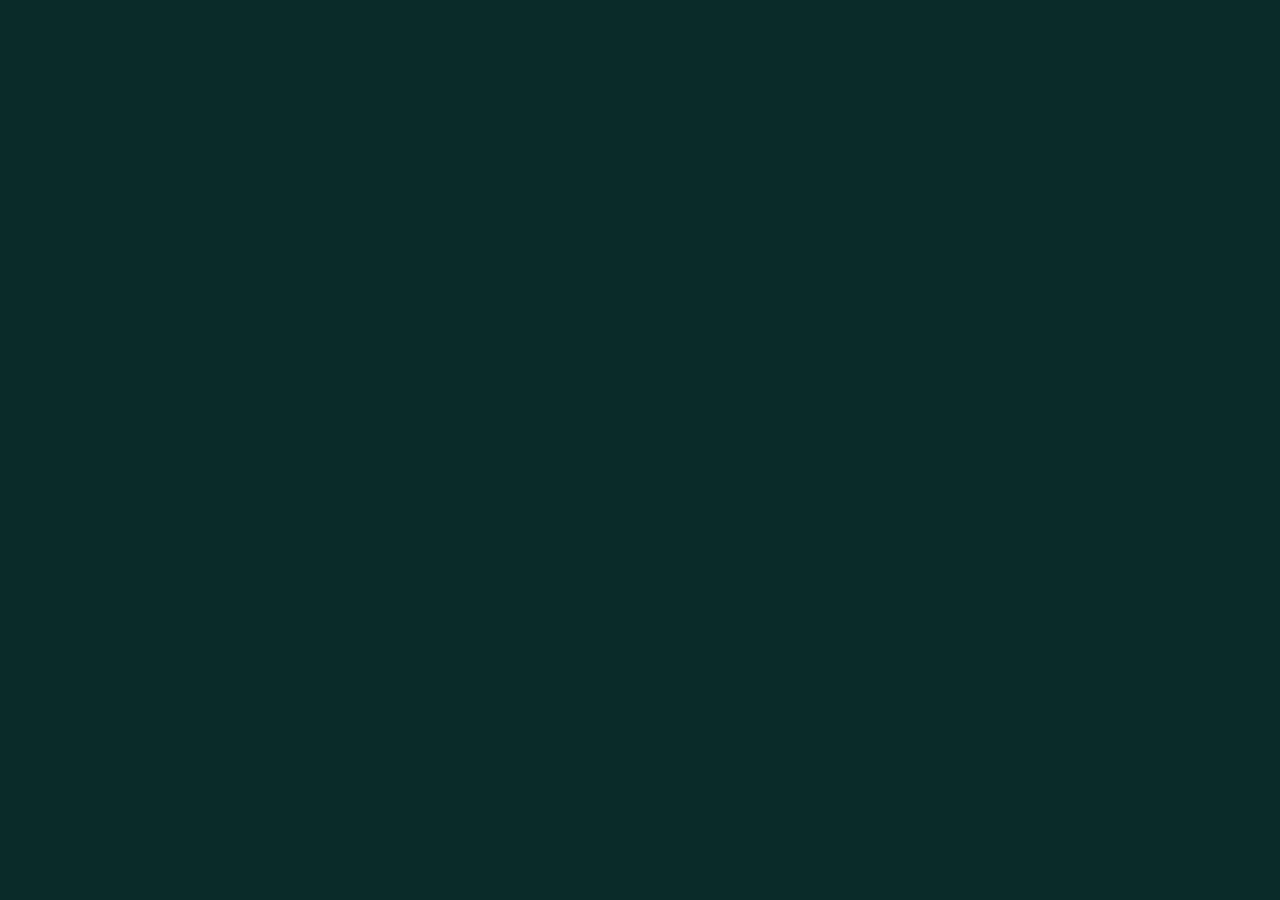
==== frontend/index.html @ 186e60cc "fix: corrigir import map do Three.js (subpath three/ para o GLTFLoader) O renderer.js importa GLTFLo" ====
<!DOCTYPE html>
<html lang="pt-BR">
<head>
  <meta charset="UTF-8" />
  <meta name="viewport" content="width=device-width, initial-scale=1.0" />
  <title>Pacus</title>

  <!-- PACUS 3D usa Three.js 0.185.1 via ESM CDN; sem build step obrigatorio. -->
  <script type="importmap">
    {
      "imports": {
        "three": "https://cdn.jsdelivr.net/npm/three@0.185.1/build/three.module.js",
        "three/": "https://cdn.jsdelivr.net/npm/three@0.185.1/"
      }
    }
  </script>

  <!-- Detecta automaticamente onde a API esta rodando: localhost em dev, Render em producao. -->
  <script>
    window.PACUS_API_BASE_URL =
      (location.hostname === "localhost" || location.hostname === "127.0.0.1")
        ? "http://localhost:5000/api/v1"
        : "https://pacus.onrender.com/api/v1";
  </script>

  <link rel="stylesheet" href="css/reset.css" />
  <link rel="stylesheet" href="css/variables.css" />
  <link rel="stylesheet" href="css/global.css" />
  <link rel="stylesheet" href="css/layout.css" />
  <link rel="stylesheet" href="css/components/cards.css" />
  <link rel="stylesheet" href="css/components/tasks.css" />
  <link rel="stylesheet" href="css/components/footer.css" />
  <link rel="stylesheet" href="css/pacus/habitat.css" />
  <link rel="stylesheet" href="css/screens/login.css" />
</head>
<body>
  <div id="app"></div>
  <script type="module" src="js/app.js"></script>
</body>
</html>
---- frontend/css/variables.css ----
:root {
  /* ===== Paleta — "Tide" (tema aquario/habitat do Pacus) ===== */
  --color-tide: #0F3D3A;
  --color-tide-deep: #0A2B29;
  --color-lagoon: #1B6E6A;
  --color-lagoon-light: #2E8C86;
  --color-foam: #EAF6F3;
  --color-foam-dim: #C7DEDA;
  --color-coral: #F4A6B7;
  --color-coral-dark: #D9788C;
  --color-sand: #E8D9B5;
  --color-sun: #FFC857;
  --color-danger: #E0665A;
  --color-sky: #5FB4E8;
  --color-sky-dark: #3A8FC4;

  /* Superficies */
  --surface-0: var(--color-tide-deep);
  --surface-1: var(--color-tide);
  --surface-2: #124844;
  --surface-card: #ffffff;
  --surface-card-dim: #F6F3EA;

  /* Texto */
  --text-on-dark: var(--color-foam);
  --text-on-dark-dim: var(--color-foam-dim);
  --text-on-light: #12302D;
  --text-on-light-dim: #5B7671;

  /* Tipografia */
  --font-display: "Fredoka", "Baloo 2", system-ui, sans-serif;
  --font-body: "Inter", system-ui, -apple-system, sans-serif;
  --font-data: "Inter", system-ui, sans-serif;

  /* Escala */
  --step-xs: 0.75rem;
  --step-sm: 0.9rem;
  --step-md: 1.05rem;
  --step-lg: 1.3rem;
  --step-xl: 1.85rem;
  --step-2xl: 2.5rem;

  /* Espacamento */
  --space-1: 4px;
  --space-2: 8px;
  --space-3: 12px;
  --space-4: 16px;
  --space-5: 24px;
  --space-6: 32px;
  --space-7: 48px;

  /* Forma */
  --radius-sm: 10px;
  --radius-md: 16px;
  --radius-lg: 24px;
  --radius-pill: 999px;

  /* Sombra */
  --shadow-card: 0 8px 24px -8px rgba(15, 61, 58, 0.35);
  --shadow-float: 0 4px 14px -4px rgba(15, 61, 58, 0.45);

  /* Movimento */
  --ease-water: cubic-bezier(0.45, 0.05, 0.35, 1);
  --duration-fast: 160ms;
  --duration-med: 420ms;
}

@media (prefers-reduced-motion: reduce) {
  :root {
    --duration-fast: 0ms;
    --duration-med: 0ms;
  }
}
---- frontend/css/global.css ----
@import url("https://fonts.googleapis.com/css2?family=Fredoka:wght@500;600;700&family=Inter:wght@400;500;600;700&display=swap");

body {
  font-family: var(--font-body);
  font-size: var(--step-md);
  line-height: 1.5;
  background: var(--surface-0);
  color: var(--text-on-dark);
}

/* Titulos em Fredoka (fonte redonda e brincalhona, combinando com o tema do
   aquario) — mais peso e espacamento positivo em vez de apertado, pra ficar
   bem legivel e com presenca mesmo em telas pequenas. */
h1, h2, h3 {
  font-family: var(--font-display);
  font-weight: 700;
  letter-spacing: 0.01em;
  line-height: 1.15;
}
h1 { font-size: var(--step-2xl); }
h2 { font-size: var(--step-xl); }
h3 { font-size: var(--step-lg); }

.hidden { display: none !important; }

.btn {
  display: inline-flex;
  align-items: center;
  justify-content: center;
  gap: var(--space-2);
  padding: var(--space-3) var(--space-5);
  border-radius: var(--radius-pill);
  font-family: var(--font-display);
  font-weight: 600;
  font-size: var(--step-md);
  transition: transform var(--duration-fast) var(--ease-water), box-shadow var(--duration-fast) var(--ease-water);
}
.btn:active { transform: scale(0.97); }

.btn-primary {
  background: var(--color-coral);
  color: var(--color-tide-deep);
  box-shadow: var(--shadow-float);
}
.btn-primary:hover { background: var(--color-coral-dark); }

.btn-ghost {
  background: transparent;
  color: var(--text-on-dark);
  border: 1.5px solid rgba(234, 246, 243, 0.28);
}
.btn-ghost:hover { border-color: rgba(234, 246, 243, 0.55); }

.btn-block { width: 100%; }

.field {
  display: flex;
  flex-direction: column;
  gap: var(--space-2);
  text-align: left;
}
.field label {
  font-size: var(--step-sm);
  color: var(--text-on-dark-dim);
}
.field input {
  background: rgba(234, 246, 243, 0.08);
  border: 1.5px solid rgba(234, 246, 243, 0.2);
  border-radius: var(--radius-sm);
  padding: var(--space-3) var(--space-4);
  color: var(--text-on-dark);
  font-size: var(--step-md);
}
.field input:focus { border-color: var(--color-coral); }
.field input::placeholder { color: var(--text-on-dark-dim); }

.error-text {
  color: var(--color-danger);
  font-size: var(--step-sm);
}
---- frontend/css/layout.css ----
#app {
  min-height: 100dvh;
  display: flex;
  flex-direction: column;
}

.screen {
  min-height: 100dvh;
  width: 100%;
}

.container {
  max-width: 480px;
  margin: 0 auto;
  padding: var(--space-5) var(--space-4) var(--space-7);
}

.screen-header { display:flex; align-items:center; justify-content:space-between; gap:var(--space-4); margin-bottom:var(--space-5); }
.eyebrow { font-family: var(--font-display); font-weight: 600; font-size:var(--step-xs); letter-spacing:.09em; color:var(--color-sun); text-transform:uppercase; }
.bottom-nav { position:sticky; bottom:12px; z-index:10; display:grid; grid-template-columns:repeat(4,1fr); gap:6px; margin-top:var(--space-6); padding:8px; background:rgba(10,43,41,.92); backdrop-filter:blur(12px); border:1px solid rgba(234,246,243,.12); border-radius:var(--radius-lg); }
.bottom-nav button { min-width:0; padding:10px 4px; border-radius:12px; color:var(--text-on-dark-dim); background:transparent; font-size:.75rem; }
.bottom-nav button.is-active { color:var(--text-on-dark); background:rgba(234,246,243,.1); }
.history-list { display:flex; flex-direction:column; gap:8px; margin-bottom:var(--space-6); }
.history-day { width:100%; display:flex; justify-content:space-between; align-items:center; gap:12px; padding:16px; border-radius:var(--radius-md); background:rgba(234,246,243,.07); color:var(--text-on-dark); text-align:left; }
.history-day span { display:flex; flex-direction:column; gap:4px; }
.history-day small { color:var(--text-on-dark-dim); }
.history-summary, .pacus-stats { display:grid; grid-template-columns:repeat(3,1fr); gap:8px; margin:var(--space-5) 0; }
.history-summary > div, .pacus-stats > div { display:flex; flex-direction:column; gap:4px; padding:14px; border-radius:var(--radius-md); background:rgba(234,246,243,.07); }
.history-summary span, .pacus-stats span { font-size:.75rem; color:var(--text-on-dark-dim); }
.task-history { display:flex; flex-direction:column; gap:6px; }
.history-task { display:grid; grid-template-columns:28px 1fr auto; gap:8px; align-items:center; padding:12px; border-radius:12px; background:rgba(234,246,243,.06); }
.history-task.pending { opacity:.7; }
.points-hero { display:flex; flex-direction:column; align-items:center; padding:28px; margin-bottom:var(--space-6); border-radius:var(--radius-lg); background:rgba(255,200,87,.1); }
.points-hero strong { font:600 3rem var(--font-display); color:var(--color-sun); }
.points-hero span { color:var(--text-on-dark-dim); }
.points-hero small { margin-top:8px; }
@media (max-width:360px) { .bottom-nav button { font-size:.68rem; } .history-summary, .pacus-stats { grid-template-columns:1fr; } }
---- frontend/css/components/cards.css ----
.card {
  background: var(--surface-card);
  color: var(--text-on-light);
  border-radius: var(--radius-lg);
  padding: var(--space-5);
  box-shadow: var(--shadow-card);
}

.card-dim { background: var(--surface-card-dim); }

.progress-header {
  display: flex;
  align-items: center;
  justify-content: space-between;
  margin-bottom: var(--space-4);
}
.progress-header__date {
  font-size: var(--step-sm);
  color: var(--text-on-dark-dim);
  text-transform: capitalize;
}
.progress-header__title {
  font-size: var(--step-2xl);
  color: var(--text-on-dark);
}

.progress-ring {
  position: relative;
  width: 56px;
  height: 56px;
  flex-shrink: 0;
}
.progress-ring svg { transform: rotate(-90deg); }
.progress-ring circle {
  fill: none;
  stroke-width: 6;
}
.progress-ring__track { stroke: rgba(234, 246, 243, 0.15); }
.progress-ring__value {
  stroke: var(--color-sun);
  stroke-linecap: round;
  transition: stroke-dashoffset var(--duration-med) var(--ease-water);
}
.progress-ring__label {
  position: absolute;
  inset: 0;
  display: flex;
  align-items: center;
  justify-content: center;
  font-family: var(--font-display);
  font-size: var(--step-sm);
  color: var(--text-on-dark);
}
---- frontend/css/components/tasks.css ----
.period-tabs {
  display: flex;
  gap: var(--space-2);
  margin: var(--space-5) 0 var(--space-4);
}
.period-tab {
  flex: 1;
  padding: var(--space-2) var(--space-3);
  border-radius: var(--radius-pill);
  font-family: var(--font-display);
  font-size: var(--step-sm);
  color: var(--text-on-dark-dim);
  background: rgba(234, 246, 243, 0.06);
  transition: background var(--duration-fast) var(--ease-water), color var(--duration-fast) var(--ease-water);
}
.period-tab.is-active {
  background: var(--color-lagoon-light);
  color: var(--text-on-dark);
}

.task-section { margin-bottom: var(--space-5); }
.task-section__title {
  font-size: var(--step-sm);
  font-weight: 600;
  color: var(--text-on-dark-dim);
  text-transform: uppercase;
  letter-spacing: 0.06em;
  margin-bottom: var(--space-2);
  display: flex;
  align-items: center;
  gap: var(--space-2);
}
.task-section__count {
  font-family: var(--font-data);
  font-weight: 400;
  color: var(--text-on-dark-dim);
}
.task-section__dot {
  width: 9px; height: 9px;
  border-radius: 50%;
  background: var(--text-on-dark-dim);
  flex-shrink: 0;
}
.task-section--mandatory .task-section__dot { background: var(--color-sky); }
.task-section--expected .task-section__dot { background: var(--color-lagoon-light); }
.task-section--challenge .task-section__dot { background: var(--color-coral); }

.task-list { display: flex; flex-direction: column; gap: var(--space-2); }

.task-card {
  display: flex;
  align-items: center;
  gap: var(--space-3);
  background: rgba(234, 246, 243, 0.07);
  border: 1.5px solid rgba(234, 246, 243, 0.1);
  border-left: 4px solid rgba(234, 246, 243, 0.25);
  border-radius: var(--radius-md);
  padding: var(--space-3) var(--space-4);
  transition: background var(--duration-fast) var(--ease-water), opacity var(--duration-fast) var(--ease-water);
}
.task-card--mandatory { border-left-color: var(--color-sky); }
.task-card--expected { border-left-color: var(--color-lagoon-light); }
.task-card--challenge { border-left-color: var(--color-coral); }
.task-card.is-done {
  background: rgba(255, 200, 87, 0.1);
  border-color: rgba(255, 200, 87, 0.25);
}

.task-check {
  flex-shrink: 0;
  width: 28px; height: 28px;
  border-radius: 50%;
  border: 2px solid rgba(234, 246, 243, 0.35);
  display: flex; align-items: center; justify-content: center;
  transition: background var(--duration-fast) var(--ease-water), border-color var(--duration-fast) var(--ease-water), transform var(--duration-fast) var(--ease-water);
}
.task-check:active { transform: scale(0.9); }
.task-card.is-done .task-check {
  background: var(--color-sun);
  border-color: var(--color-sun);
}
.task-check svg {
  width: 14px; height: 14px;
  opacity: 0;
  transition: opacity var(--duration-fast);
}
.task-card.is-done .task-check svg { opacity: 1; }

.task-info { flex: 1; min-width: 0; }
.task-title {
  font-size: var(--step-md);
  color: var(--text-on-dark);
}
.task-card.is-done .task-title {
  color: var(--text-on-dark-dim);
  text-decoration: line-through;
  text-decoration-color: rgba(234, 246, 243, 0.4);
}

.task-points {
  flex-shrink: 0;
  font-family: var(--font-data);
  font-weight: 600;
  font-size: var(--step-sm);
  padding: var(--space-1) var(--space-3);
  border-radius: var(--radius-pill);
}
.task-points--reward {
  color: var(--color-sun);
  background: rgba(255, 200, 87, 0.12);
}
.task-points--penalty {
  color: var(--color-danger);
  background: rgba(224, 102, 90, 0.15);
}

.task-empty {
  color: var(--text-on-dark-dim);
  font-size: var(--step-sm);
  padding: var(--space-3) 0;
  text-align: center;
}

.task-more { flex: 0 0 auto; color: var(--text-on-dark-dim); background: transparent; font-size: 1.1rem; padding: 4px 6px; border-radius: 8px; }
.task-more:hover { background: rgba(234,246,243,.1); color: var(--text-on-dark); }
.task-actions-bar { display:flex; gap: var(--space-2); margin: var(--space-5) 0; }
.task-actions-bar .btn { flex:1; }

.game-timer {
  display: flex;
  align-items: center;
  gap: var(--space-2);
  margin: var(--space-4) 0;
  padding: var(--space-3) var(--space-4);
  border-radius: var(--radius-md);
  font-family: var(--font-display);
  font-size: var(--step-sm);
}
.game-timer--locked {
  color: var(--text-on-dark-dim);
  background: rgba(234, 246, 243, 0.06);
  border: 1.5px dashed rgba(234, 246, 243, 0.2);
}
.game-timer--unlocked {
  color: var(--color-tide-deep);
  background: linear-gradient(90deg, var(--color-sun), #ffe0a3);
  box-shadow: var(--shadow-float);
  font-weight: 600;
}
.game-timer__icon { font-size: var(--step-lg); }
---- frontend/css/components/footer.css ----
.points-footer {
  position: sticky;
  bottom: 0;
  margin-top: var(--space-6);
  display: flex;
  align-items: center;
  justify-content: space-between;
  background: rgba(10, 43, 41, 0.9);
  backdrop-filter: blur(8px);
  border-radius: var(--radius-lg);
  padding: var(--space-4) var(--space-5);
  border: 1px solid rgba(234, 246, 243, 0.12);
}
.points-footer__balance {
  font-family: var(--font-display);
  font-size: var(--step-lg);
  color: var(--color-sun);
}
.points-footer__brl {
  font-size: var(--step-xs);
  color: var(--text-on-dark-dim);
}

.toast {
  position: fixed;
  left: 50%;
  bottom: var(--space-6);
  transform: translateX(-50%) translateY(8px);
  background: var(--color-tide-deep);
  color: var(--text-on-dark);
  padding: var(--space-3) var(--space-5);
  border-radius: var(--radius-pill);
  font-size: var(--step-sm);
  box-shadow: var(--shadow-float);
  opacity: 0;
  pointer-events: none;
  transition: opacity var(--duration-fast) var(--ease-water), transform var(--duration-fast) var(--ease-water);
  z-index: 50;
}
.toast.is-visible {
  opacity: 1;
  transform: translateX(-50%) translateY(0);
}
.toast.is-error { background: var(--color-danger); }
---- frontend/css/pacus/habitat.css ----
/* ===== Habitat do PACUS: cena 3D e estados visuais ===== */

.pacus-tank {
  position: relative;
  width: 100%;
  height: 270px;
  border-radius: var(--radius-lg);
  overflow: hidden;
  background:
    radial-gradient(circle at 50% 30%, rgba(224, 255, 251, 0.20), transparent 34%),
    linear-gradient(180deg, #236f6e 0%, var(--color-lagoon) 46%, var(--color-tide) 100%);
  box-shadow: var(--shadow-card), inset 0 0 0 1px rgba(234, 246, 243, 0.16);
}

.pacus-tank--3d {
  isolation: isolate;
}

.pacus-3d-canvas {
  position: absolute;
  inset: 0;
  z-index: 1;
}

.pacus-3d-canvas canvas {
  width: 100%;
  height: 100%;
  display: block;
  touch-action: manipulation;
}

.pacus-waterline {
  position: absolute;
  inset: 0 0 auto;
  z-index: 2;
  height: 16px;
  pointer-events: none;
  background: repeating-linear-gradient(
    100deg,
    rgba(234, 246, 243, 0.30) 0 2px,
    transparent 2px 26px
  );
  animation: pacus-water-drift 7s linear infinite;
  opacity: 0.58;
}

@keyframes pacus-water-drift {
  from { transform: translateX(0); }
  to { transform: translateX(26px); }
}

.pacus-bubbles {
  position: absolute;
  inset: 0;
  z-index: 2;
  pointer-events: none;
  overflow: hidden;
}

.pacus-bubbles span {
  position: absolute;
  bottom: -12px;
  width: 7px;
  height: 7px;
  border: 1px solid rgba(234, 246, 243, 0.38);
  border-radius: 50%;
  background: rgba(234, 246, 243, 0.10);
  animation: pacus-bubble-rise 5s ease-in infinite;
}

.pacus-bubbles span:nth-child(1) { left: 17%; animation-delay: 0s; animation-duration: 5.4s; }
.pacus-bubbles span:nth-child(2) { left: 42%; width: 9px; height: 9px; animation-delay: 1.2s; animation-duration: 4.4s; }
.pacus-bubbles span:nth-child(3) { left: 69%; width: 5px; height: 5px; animation-delay: 2.4s; animation-duration: 6.2s; }
.pacus-bubbles span:nth-child(4) { left: 83%; animation-delay: 0.8s; animation-duration: 4.8s; }

@keyframes pacus-bubble-rise {
  0% { transform: translateY(0) translateX(0); opacity: 0; }
  10% { opacity: 0.65; }
  90% { opacity: 0.35; }
  100% { transform: translateY(-290px) translateX(8px); opacity: 0; }
}

.pacus-overlay {
  position: absolute;
  z-index: 3;
  left: var(--space-4);
  right: var(--space-4);
  bottom: var(--space-3);
  display: flex;
  align-items: center;
  justify-content: space-between;
  gap: var(--space-2);
  pointer-events: none;
}

.pacus-stage-pill,
.pacus-interaction-hint {
  color: var(--text-on-dark);
  font-family: var(--font-display);
  font-size: var(--step-sm);
  background: rgba(10, 43, 41, 0.46);
  padding: var(--space-1) var(--space-3);
  border-radius: var(--radius-pill);
  backdrop-filter: blur(3px);
  box-shadow: 0 4px 14px rgba(10, 43, 41, 0.12);
}

.pacus-interaction-hint {
  opacity: 0.72;
}

@media (prefers-reduced-motion: reduce) {
  .pacus-waterline,
  .pacus-bubbles span {
    animation: none;
  }
}
---- frontend/css/screens/login.css ----
.login-screen {
  min-height: 100dvh;
  display: flex;
  flex-direction: column;
  align-items: center;
  justify-content: center;
  padding: var(--space-5);
  background:
    radial-gradient(ellipse at 30% 0%, rgba(46, 140, 134, 0.35), transparent 60%),
    var(--surface-0);
}

.login-card {
  width: 100%;
  max-width: 360px;
  text-align: center;
}

.login-brand {
  font-family: var(--font-display);
  font-size: var(--step-2xl);
  color: var(--text-on-dark);
  margin-bottom: var(--space-2);
}
.login-tagline {
  color: var(--text-on-dark-dim);
  font-size: var(--step-sm);
  margin-bottom: var(--space-6);
}

.role-switch {
  display: flex;
  background: rgba(234, 246, 243, 0.08);
  border-radius: var(--radius-pill);
  padding: 4px;
  margin-bottom: var(--space-5);
}
.role-switch button {
  flex: 1;
  padding: var(--space-2) var(--space-3);
  border-radius: var(--radius-pill);
  font-family: var(--font-display);
  font-size: var(--step-sm);
  color: var(--text-on-dark-dim);
  transition: background var(--duration-fast) var(--ease-water), color var(--duration-fast) var(--ease-water);
}
.role-switch button.is-active {
  background: var(--color-coral);
  color: var(--color-tide-deep);
}

.login-form {
  display: flex;
  flex-direction: column;
  gap: var(--space-4);
  text-align: left;
}

.pin-dots {
  display: flex;
  justify-content: center;
  gap: var(--space-3);
  margin: var(--space-3) 0;
}
.pin-dot {
  width: 14px; height: 14px;
  border-radius: 50%;
  border: 2px solid rgba(234, 246, 243, 0.35);
  transition: background var(--duration-fast), border-color var(--duration-fast);
}
.pin-dot.is-filled {
  background: var(--color-coral);
  border-color: var(--color-coral);
}

.pin-keypad {
  display: grid;
  grid-template-columns: repeat(3, 1fr);
  gap: var(--space-3);
  margin-top: var(--space-2);
}
.pin-key {
  aspect-ratio: 1;
  border-radius: var(--radius-md);
  background: rgba(234, 246, 243, 0.08);
  font-family: var(--font-display);
  font-size: var(--step-lg);
  color: var(--text-on-dark);
  transition: background var(--duration-fast) var(--ease-water), transform var(--duration-fast) var(--ease-water);
}
.pin-key:active { transform: scale(0.94); background: rgba(234, 246, 243, 0.16); }
.pin-key--action { font-size: var(--step-md); color: var(--text-on-dark-dim); }

.profile-picker-hint {
  text-align: center;
  color: var(--text-on-dark-dim);
  font-size: var(--step-sm);
}

.profile-picker {
  display: flex;
  flex-direction: column;
  gap: var(--space-3);
}
.profile-picker__item {
  padding: var(--space-4);
  border-radius: var(--radius-md);
  background: rgba(234, 246, 243, 0.08);
  font-family: var(--font-display);
  font-size: var(--step-lg);
  color: var(--text-on-dark);
  text-align: center;
  transition: background var(--duration-fast) var(--ease-water), transform var(--duration-fast) var(--ease-water);
}
.profile-picker__item:active { transform: scale(0.97); background: rgba(234, 246, 243, 0.16); }
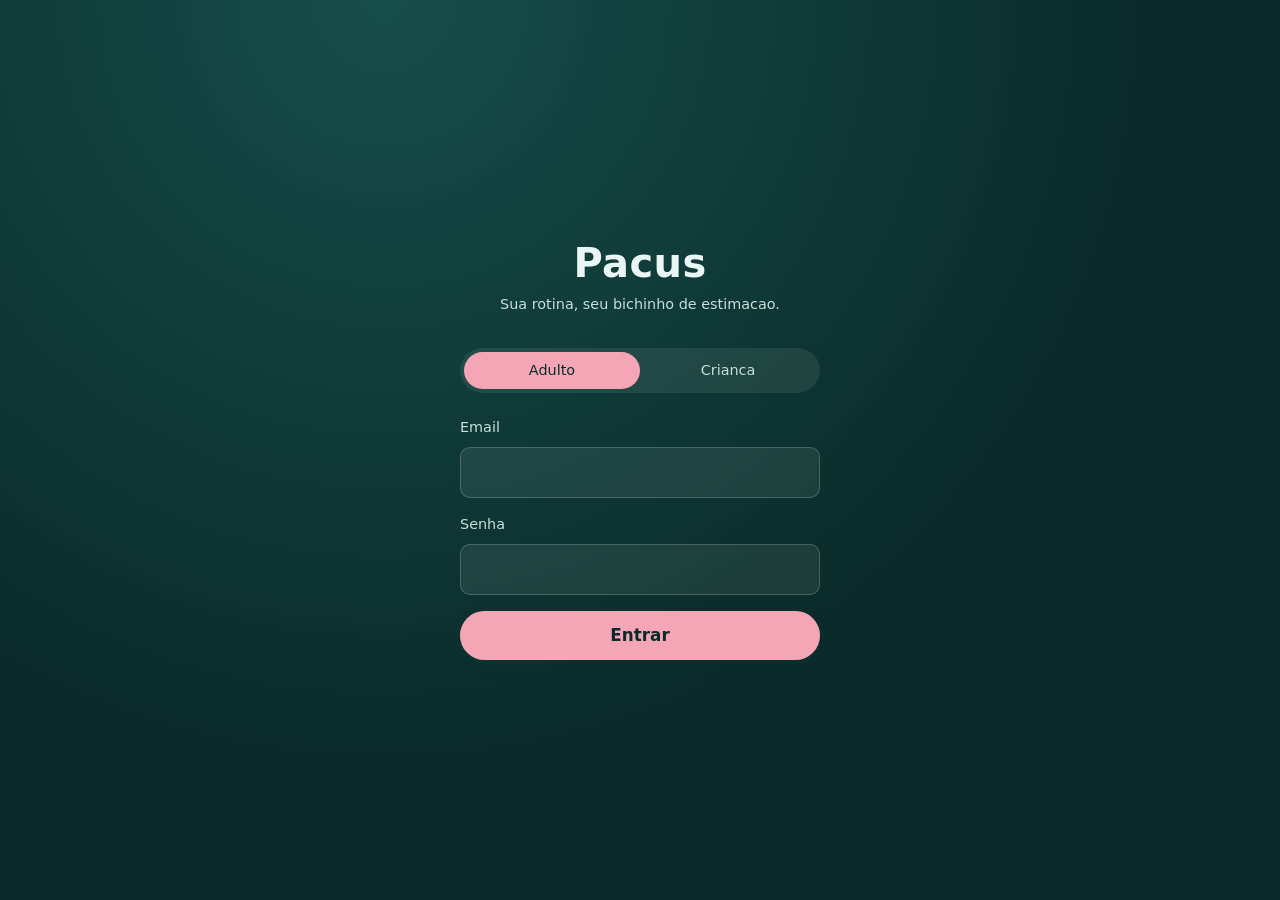
==== commit 8cf3c47a: "feat: substituir o rig 3D (Three.js, quebrado) por sprites 2D reais do PACUS O pacus.glb tinha um pr" ====
--- a/frontend/index.html
+++ b/frontend/index.html
@@ -5,15 +5,6 @@
   <meta name="viewport" content="width=device-width, initial-scale=1.0" />
   <title>Pacus</title>
 
-  <!-- PACUS 3D usa Three.js 0.185.1 via ESM CDN; sem build step obrigatorio. -->
-  <script type="importmap">
-    {
-      "imports": {
-        "three": "https://cdn.jsdelivr.net/npm/three@0.185.1/build/three.module.js",
-        "three/": "https://cdn.jsdelivr.net/npm/three@0.185.1/"
-      }
-    }
-  </script>
 
   <!-- Detecta automaticamente onde a API esta rodando: localhost em dev, Render em producao. -->
   <script>
--- a/frontend/css/pacus/habitat.css
+++ b/frontend/css/pacus/habitat.css
@@ -1,4 +1,4 @@
-/* ===== Habitat do PACUS: cena 3D e estados visuais ===== */
+/* ===== Habitat do PACUS: sprites 2D reais (recortes do pacus-reference.png) ===== */
 
 .pacus-tank {
   position: relative;
@@ -10,23 +10,84 @@
     radial-gradient(circle at 50% 30%, rgba(224, 255, 251, 0.20), transparent 34%),
     linear-gradient(180deg, #236f6e 0%, var(--color-lagoon) 46%, var(--color-tide) 100%);
   box-shadow: var(--shadow-card), inset 0 0 0 1px rgba(234, 246, 243, 0.16);
+  touch-action: manipulation;
 }
 
-.pacus-tank--3d {
-  isolation: isolate;
-}
-
-.pacus-3d-canvas {
+.pacus-sprite-wrap {
   position: absolute;
   inset: 0;
   z-index: 1;
+  display: flex;
+  align-items: center;
+  justify-content: center;
+  animation: pacus-swim-drift 9s ease-in-out infinite;
 }
 
-.pacus-3d-canvas canvas {
-  width: 100%;
-  height: 100%;
-  display: block;
-  touch-action: manipulation;
+.pacus-sprite-shadow {
+  position: absolute;
+  bottom: 28%;
+  width: 42%;
+  height: 14px;
+  border-radius: 50%;
+  background: radial-gradient(closest-side, rgba(4, 20, 19, 0.32), transparent 78%);
+  animation: pacus-shadow-pulse 3.6s ease-in-out infinite;
+}
+
+.pacus-sprite {
+  position: relative;
+  max-height: 72%;
+  max-width: 62%;
+  object-fit: contain;
+  filter: drop-shadow(0 10px 14px rgba(4, 20, 19, 0.28));
+  animation: pacus-bob 3.6s ease-in-out infinite;
+  user-select: none;
+  -webkit-user-drag: none;
+}
+
+/* Ovo: boia mais devagar e reto, sem o "nado" de lado a lado. */
+.pacus-tank--egg .pacus-sprite-wrap,
+.pacus-tank--cracking .pacus-sprite-wrap {
+  animation: none;
+}
+.pacus-tank--egg .pacus-sprite {
+  animation: pacus-bob 5.2s ease-in-out infinite;
+}
+
+/* Rachando: um tremelique nervoso por cima do boiar. */
+.pacus-tank--cracking .pacus-sprite {
+  animation: pacus-bob 5.2s ease-in-out infinite, pacus-shake 0.42s ease-in-out infinite;
+}
+
+.pacus-sprite--bounce {
+  animation: pacus-tap-bounce 0.6s cubic-bezier(0.34, 1.56, 0.64, 1) !important;
+}
+
+@keyframes pacus-bob {
+  0%, 100% { transform: translateY(0) rotate(-2deg); }
+  50% { transform: translateY(-12px) rotate(2deg); }
+}
+
+@keyframes pacus-swim-drift {
+  0%, 100% { transform: translateX(-14%); }
+  50% { transform: translateX(14%); }
+}
+
+@keyframes pacus-shadow-pulse {
+  0%, 100% { transform: scale(1); opacity: 0.9; }
+  50% { transform: scale(0.82); opacity: 0.55; }
+}
+
+@keyframes pacus-shake {
+  0%, 100% { transform: translateX(0) rotate(-2deg); }
+  25% { transform: translateX(-3px) rotate(-5deg); }
+  75% { transform: translateX(3px) rotate(1deg); }
+}
+
+@keyframes pacus-tap-bounce {
+  0% { transform: scale(1) translateY(0); }
+  35% { transform: scale(1.08, 0.92) translateY(6px); }
+  60% { transform: scale(0.96, 1.06) translateY(-16px) rotate(-6deg); }
+  100% { transform: scale(1) translateY(0) rotate(0deg); }
 }
 
 .pacus-waterline {
@@ -111,7 +172,10 @@
 
 @media (prefers-reduced-motion: reduce) {
   .pacus-waterline,
-  .pacus-bubbles span {
+  .pacus-bubbles span,
+  .pacus-sprite-wrap,
+  .pacus-sprite,
+  .pacus-sprite-shadow {
     animation: none;
   }
 }
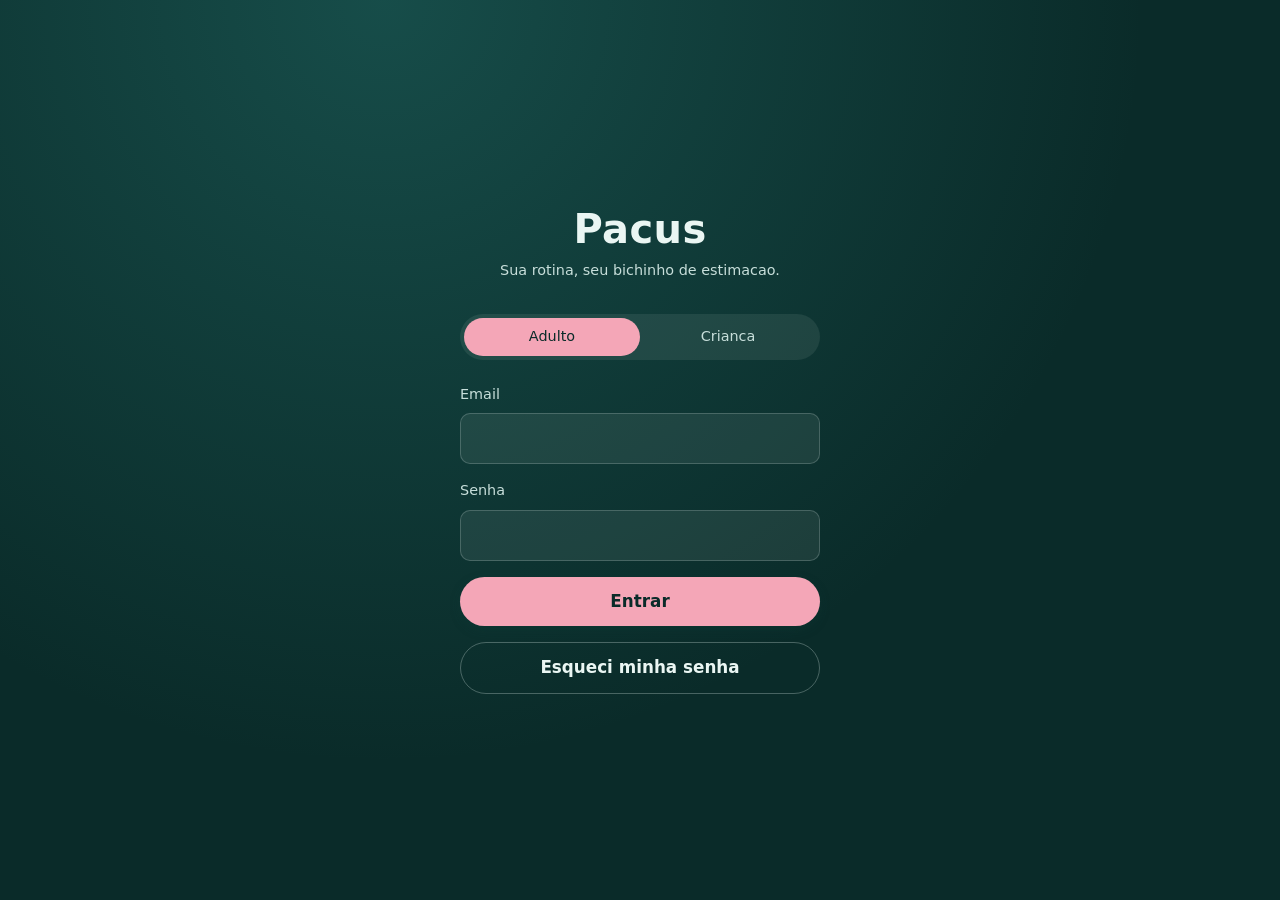
==== commit 82f5d7ac: "Adiciona favicon de axolote (pixel art)" ====
--- a/frontend/index.html
+++ b/frontend/index.html
@@ -5,6 +5,10 @@
   <meta name="viewport" content="width=device-width, initial-scale=1.0" />
   <title>Pacus</title>
 
+  <link rel="icon" type="image/png" sizes="16x16" href="[data-uri]" />
+  <link rel="icon" type="image/png" sizes="32x32" href="[data-uri]" />
+  <link rel="apple-touch-icon" sizes="180x180" href="[data-uri]" />
+  <link rel="icon" type="image/png" sizes="512x512" href="[data-uri]" />
 
   <!-- Detecta automaticamente onde a API esta rodando: localhost em dev, Render em producao. -->
   <script>
@@ -20,6 +24,7 @@
   <link rel="stylesheet" href="css/layout.css" />
   <link rel="stylesheet" href="css/components/cards.css" />
   <link rel="stylesheet" href="css/components/tasks.css" />
+  <link rel="stylesheet" href="css/components/modal.css" />
   <link rel="stylesheet" href="css/components/footer.css" />
   <link rel="stylesheet" href="css/pacus/habitat.css" />
   <link rel="stylesheet" href="css/screens/login.css" />
--- a/frontend/css/global.css
+++ b/frontend/css/global.css
@@ -78,3 +78,11 @@
   color: var(--color-danger);
   font-size: var(--step-sm);
 }
+
+/* Aviso neutro (nao e erro) -- ex.: "servidor ainda acordando" durante um cold
+   start lento. Reusa o mesmo elemento de .error-text, so troca a cor pra nao
+   parecer que algo quebrou. */
+.hint-text {
+  color: var(--text-on-dark-dim);
+  font-size: var(--step-sm);
+}
--- a/frontend/css/layout.css
+++ b/frontend/css/layout.css
@@ -17,9 +17,17 @@
 
 .screen-header { display:flex; align-items:center; justify-content:space-between; gap:var(--space-4); margin-bottom:var(--space-5); }
 .eyebrow { font-family: var(--font-display); font-weight: 600; font-size:var(--step-xs); letter-spacing:.09em; color:var(--color-sun); text-transform:uppercase; }
-.bottom-nav { position:sticky; bottom:12px; z-index:10; display:grid; grid-template-columns:repeat(4,1fr); gap:6px; margin-top:var(--space-6); padding:8px; background:rgba(10,43,41,.92); backdrop-filter:blur(12px); border:1px solid rgba(234,246,243,.12); border-radius:var(--radius-lg); }
+/* grid-auto-flow:column + grid-auto-columns:1fr em vez de repeat(4,1fr) fixo:
+   esse nav tinha 4 botoes quando o layout foi escrito: ao entrar o 5o (Loja),
+   o numero fixo de colunas sobrava um botao sozinho, quebrando pra uma
+   segunda linha desalinhada. Com auto-flow a quantidade de colunas segue a
+   quantidade de botoes que existir, sem precisar lembrar de atualizar aqui
+   de novo se um 6o item aparecer no futuro. */
+.bottom-nav { position:sticky; bottom:12px; z-index:10; display:grid; grid-auto-flow:column; grid-auto-columns:1fr; gap:6px; margin-top:var(--space-6); padding:8px; background:rgba(10,43,41,.92); backdrop-filter:blur(12px); border:1px solid rgba(234,246,243,.12); border-radius:var(--radius-lg); }
 .bottom-nav button { min-width:0; padding:10px 4px; border-radius:12px; color:var(--text-on-dark-dim); background:transparent; font-size:.75rem; }
 .bottom-nav button.is-active { color:var(--text-on-dark); background:rgba(234,246,243,.1); }
+.bottom-nav button { position:relative; }
+.nav-badge { position:absolute; top:2px; right:6px; min-width:16px; height:16px; padding:0 4px; border-radius:999px; background:var(--color-coral); color:#fff; font-size:.62rem; line-height:16px; font-weight:700; }
 .history-list { display:flex; flex-direction:column; gap:8px; margin-bottom:var(--space-6); }
 .history-day { width:100%; display:flex; justify-content:space-between; align-items:center; gap:12px; padding:16px; border-radius:var(--radius-md); background:rgba(234,246,243,.07); color:var(--text-on-dark); text-align:left; }
 .history-day span { display:flex; flex-direction:column; gap:4px; }
--- a/frontend/css/components/tasks.css
+++ b/frontend/css/components/tasks.css
@@ -45,11 +45,40 @@
 .task-section--expected .task-section__dot { background: var(--color-lagoon-light); }
 .task-section--challenge .task-section__dot { background: var(--color-coral); }
 
+.task-section__celebration {
+  display: flex;
+  align-items: flex-start;
+  gap: var(--space-2);
+  margin-bottom: var(--space-3);
+}
+.task-section__celebration-icon {
+  font-size: var(--step-lg);
+  flex-shrink: 0;
+  line-height: 1;
+}
+.task-section__celebration-title {
+  font-family: var(--font-display);
+  font-size: var(--step-sm);
+  font-weight: 600;
+  color: var(--color-sun);
+}
+.task-section__celebration-subtitle {
+  font-size: var(--step-xs, 0.8rem);
+  color: var(--text-on-dark-dim);
+  margin-top: 2px;
+}
+
 .task-list { display: flex; flex-direction: column; gap: var(--space-2); }
 
 .task-card {
   display: flex;
-  align-items: center;
+  /* flex-start, nao center: com uma descricao longa (varias linhas), o card
+     fica mais alto que o checkbox/badge/botoes -- center deixava esses
+     elementos boiando no meio do card em vez de alinhados com a primeira
+     linha do titulo. Com uma unica linha (caso mais comum) o efeito visual
+     e praticamente identico ao de antes, ja que os elementos tem alturas
+     bem proximas. */
+  align-items: flex-start;
   gap: var(--space-3);
   background: rgba(234, 246, 243, 0.07);
   border: 1.5px solid rgba(234, 246, 243, 0.1);
@@ -65,6 +94,9 @@
   background: rgba(255, 200, 87, 0.1);
   border-color: rgba(255, 200, 87, 0.25);
 }
+.task-card--inactive {
+  opacity: 0.55;
+}
 
 .task-check {
   flex-shrink: 0;
@@ -96,6 +128,81 @@
   text-decoration: line-through;
   text-decoration-color: rgba(234, 246, 243, 0.4);
 }
+.task-description {
+  font-size: var(--step-xs, 0.8rem);
+  color: var(--text-on-dark-dim, rgba(234, 246, 243, 0.7));
+  margin-top: 2px;
+  /* pre-line: preserva as quebras de linha digitadas no modal (HTML por
+     padrao colapsa \n em espaco) mas ainda deixa o texto quebrar
+     naturalmente se uma linha for mais larga que o card. */
+  white-space: pre-line;
+}
+.task-card.is-done .task-description {
+  text-decoration: line-through;
+  text-decoration-color: rgba(234, 246, 243, 0.4);
+}
+
+/* "Por que isso importa" -- parentalidade autonomo-suportiva (ver
+   docs/PROPOSITO.md e TaskTemplate.Reason). Comecou como paragrafo sempre
+   visivel (italico, cor quente), mas competia visualmente com o titulo da
+   tarefa -- ocupava boa parte do card (pedido do dono do produto,
+   2026-09-02). Agora e um <details> nativo fechado por padrao: so o
+   gatilho "Por que?" aparece no card, e o texto completo (incluindo a
+   pergunta "Por que voce faz isso?") so ocupa espaco quando a crianca
+   toca pra abrir. Sem risco quando a tarefa e concluida (o motivo
+   continua valendo, nao tem estado "done" proprio). */
+.task-reason {
+  margin-top: 4px;
+}
+.task-reason__toggle {
+  display: flex;
+  align-items: center;
+  gap: 6px;
+  width: fit-content;
+  font-size: var(--step-xs, 0.8rem);
+  color: var(--color-sun);
+  cursor: pointer;
+  list-style: none;
+}
+.task-reason__toggle::-webkit-details-marker { display: none; }
+.task-reason__toggle::marker { content: ""; }
+.task-reason__toggle:hover { text-decoration: underline; }
+.task-reason__icon { flex-shrink: 0; }
+.task-reason__text {
+  font-size: var(--step-xs, 0.8rem);
+  color: var(--color-sun);
+  margin-top: 4px;
+  font-style: italic;
+  white-space: pre-line;
+}
+
+/* Chips de escolha real da crianca entre missoes de uma tarefa (Teoria da
+   Autodeterminacao -- ver docs/PROPOSITO.md e TaskTemplate.Options). */
+.task-options {
+  display: flex;
+  flex-wrap: wrap;
+  gap: var(--space-2);
+  margin-top: var(--space-2);
+}
+.task-option-chip {
+  font-family: var(--font-display);
+  font-size: var(--step-xs, 0.8rem);
+  color: var(--text-on-dark-dim);
+  background: rgba(234, 246, 243, 0.08);
+  border: 1.5px solid rgba(234, 246, 243, 0.2);
+  border-radius: var(--radius-pill);
+  padding: var(--space-1) var(--space-3);
+  transition: background var(--duration-fast) var(--ease-water), color var(--duration-fast) var(--ease-water), border-color var(--duration-fast) var(--ease-water);
+}
+.task-option-chip:hover {
+  background: rgba(234, 246, 243, 0.15);
+}
+.task-option-chip.is-selected {
+  color: var(--color-tide-deep);
+  background: var(--color-lagoon-light);
+  border-color: var(--color-lagoon-light);
+  font-weight: 600;
+}
 
 .task-points {
   flex-shrink: 0;
@@ -120,6 +227,22 @@
   padding: var(--space-3) 0;
   text-align: center;
 }
+
+/* Usadas pelos cards "article.task-card" (tarefas permanentes em pacus.js e a
+   loja de Pacus Points em store.js) -- markup diferente do "li.task-card" das
+   tarefas de hoje (task-list.js), mas a mesma classe base .task-card. Essas tres
+   nunca tinham sido estilizadas -- pacus.js ja usava sem CSS proprio. */
+.task-card__content { flex: 1; min-width: 0; display: flex; flex-direction: column; gap: 2px; }
+.task-meta {
+  display: flex;
+  flex-wrap: wrap;
+  gap: var(--space-2);
+  margin-top: 4px;
+  font-size: var(--step-xs);
+  color: var(--text-on-dark-dim);
+}
+.task-actions { flex-shrink: 0; display: flex; flex-direction: column; gap: var(--space-2); }
+.task-actions .btn[disabled] { opacity: 0.5; cursor: not-allowed; }
 
 .task-more { flex: 0 0 auto; color: var(--text-on-dark-dim); background: transparent; font-size: 1.1rem; padding: 4px 6px; border-radius: 8px; }
 .task-more:hover { background: rgba(234,246,243,.1); color: var(--text-on-dark); }
@@ -136,10 +259,17 @@
   font-family: var(--font-display);
   font-size: var(--step-sm);
 }
-.game-timer--locked {
+.game-timer--pending {
   color: var(--text-on-dark-dim);
   background: rgba(234, 246, 243, 0.06);
   border: 1.5px dashed rgba(234, 246, 243, 0.2);
+  flex-direction: column;
+  align-items: flex-start;
+  gap: var(--space-1);
+}
+.game-timer__pending-line--progress {
+  font-size: var(--step-xs);
+  opacity: 0.85;
 }
 .game-timer--unlocked {
   color: var(--color-tide-deep);
@@ -148,3 +278,27 @@
   font-weight: 600;
 }
 .game-timer__icon { font-size: var(--step-lg); }
+.game-timer--paused {
+  background: linear-gradient(90deg, #e4e9ec, #cfd8dd);
+  color: var(--color-tide-deep);
+}
+.game-timer__controls {
+  display: flex;
+  align-items: center;
+  gap: var(--space-1);
+  margin-left: auto;
+}
+.game-timer__btn {
+  border: none;
+  border-radius: var(--radius-pill);
+  padding: var(--space-1) var(--space-2);
+  font-family: var(--font-display);
+  font-size: var(--step-xs, 0.75rem);
+  font-weight: 600;
+  background: rgba(10, 43, 41, 0.12);
+  color: var(--color-tide-deep);
+  cursor: pointer;
+  white-space: nowrap;
+}
+.game-timer__btn:hover { background: rgba(10, 43, 41, 0.2); }
+.game-timer__btn--toggle { padding: var(--space-1) var(--space-3); }
--- a/frontend/css/components/modal.css
+++ b/frontend/css/components/modal.css
@@ -0,0 +1,140 @@
+.modal-overlay {
+  position: fixed;
+  inset: 0;
+  background: rgba(10, 43, 41, 0.65);
+  display: flex;
+  align-items: center;
+  justify-content: center;
+  padding: var(--space-4);
+  z-index: 100;
+}
+
+.modal-box {
+  width: 100%;
+  max-width: 420px;
+  background: var(--surface-2);
+  border: 1.5px solid rgba(234, 246, 243, 0.15);
+  border-radius: var(--radius-lg);
+  padding: var(--space-5);
+  box-shadow: var(--shadow-card);
+  display: flex;
+  flex-direction: column;
+  gap: var(--space-3);
+}
+
+.modal-title { margin: 0; }
+
+.modal-textarea {
+  background: rgba(234, 246, 243, 0.08);
+  border: 1.5px solid rgba(234, 246, 243, 0.2);
+  border-radius: var(--radius-sm);
+  padding: var(--space-3) var(--space-4);
+  color: var(--text-on-dark);
+  font-size: var(--step-md);
+  font-family: inherit;
+  resize: vertical;
+  min-height: 96px;
+}
+.modal-textarea:focus { border-color: var(--color-coral); }
+.modal-textarea::placeholder { color: var(--text-on-dark-dim); }
+
+.modal-hint {
+  font-size: var(--step-xs);
+  color: var(--text-on-dark-dim);
+  margin: 0;
+}
+
+.modal-actions {
+  display: flex;
+  justify-content: flex-end;
+  gap: var(--space-2);
+}
+
+/* Painel unico de criar/editar tarefa (ver components/modal.js promptTaskForm) --
+   mais alto que os outros modais porque junta todos os campos de uma vez (nome,
+   descricao, pontos, tipo, opcoes, motivo) em vez da fila antiga de prompts.
+   Rola por dentro em telas baixas pra nao cortar os botoes de acao. */
+.modal-box--form {
+  max-width: 480px;
+  max-height: min(90vh, 720px);
+  overflow-y: auto;
+}
+
+.task-form-type-group {
+  display: flex;
+  flex-wrap: wrap;
+  gap: var(--space-2);
+}
+
+.task-form-type-option {
+  display: inline-flex;
+  align-items: center;
+  gap: var(--space-2);
+  padding: var(--space-2) var(--space-4);
+  border-radius: var(--radius-pill);
+  border: 1.5px solid rgba(234, 246, 243, 0.2);
+  cursor: pointer;
+  font-size: var(--step-sm);
+}
+.task-form-type-option:has(input:checked) {
+  border-color: var(--color-coral);
+  background: rgba(234, 246, 243, 0.08);
+}
+.task-form-type-option input { accent-color: var(--color-coral); }
+
+.task-form-checkbox {
+  display: flex;
+  align-items: flex-start;
+  gap: var(--space-2);
+  font-size: var(--step-sm);
+  color: var(--text-on-dark);
+  cursor: pointer;
+}
+.task-form-checkbox input { accent-color: var(--color-coral); margin-top: 2px; }
+
+.task-form-options-list {
+  display: flex;
+  flex-direction: column;
+  gap: var(--space-2);
+  margin-top: var(--space-2);
+}
+
+.task-form-option-row {
+  display: flex;
+  gap: var(--space-2);
+}
+.task-form-option-input {
+  flex: 1;
+  background: rgba(234, 246, 243, 0.08);
+  border: 1.5px solid rgba(234, 246, 243, 0.2);
+  border-radius: var(--radius-sm);
+  padding: var(--space-2) var(--space-3);
+  color: var(--text-on-dark);
+  font-size: var(--step-sm);
+}
+.task-form-option-input:focus { border-color: var(--color-coral); }
+
+.task-form-option-remove {
+  padding: var(--space-2) var(--space-3);
+  flex-shrink: 0;
+}
+
+.task-form-option-add {
+  align-self: flex-start;
+  margin-top: var(--space-2);
+  font-size: var(--step-sm);
+  padding: var(--space-2) var(--space-4);
+}
+
+/* Modal so-leitura (ex.: revelar a reacao do adulto -- ver components/modal.js
+   showMessageModal e pacus/habitat.js). Botao centralizado, sem opcao de cancelar --
+   e so um "fechar", nao uma decisao. */
+.modal-box--reveal .modal-actions { justify-content: center; }
+.modal-reveal-body {
+  font-size: var(--step-lg);
+  line-height: 1.5;
+  color: var(--text-on-dark);
+  text-align: center;
+  white-space: pre-line;
+  margin: var(--space-2) 0;
+}
--- a/frontend/css/pacus/habitat.css
+++ b/frontend/css/pacus/habitat.css
@@ -1,181 +1,375 @@
-/* ===== Habitat do PACUS: sprites 2D reais (recortes do pacus-reference.png) ===== */
+/* ===== O tanque do Pacus — elemento de assinatura da interface ===== */
 
 .pacus-tank {
   position: relative;
   width: 100%;
-  height: 270px;
+  height: 220px;
   border-radius: var(--radius-lg);
   overflow: hidden;
-  background:
-    radial-gradient(circle at 50% 30%, rgba(224, 255, 251, 0.20), transparent 34%),
-    linear-gradient(180deg, #236f6e 0%, var(--color-lagoon) 46%, var(--color-tide) 100%);
-  box-shadow: var(--shadow-card), inset 0 0 0 1px rgba(234, 246, 243, 0.16);
-  touch-action: manipulation;
-}
-
-.pacus-sprite-wrap {
+  background: linear-gradient(180deg, #1E7A74 0%, var(--color-lagoon) 45%, var(--color-tide) 100%);
+  box-shadow: var(--shadow-card), inset 0 0 0 1px rgba(234, 246, 243, 0.12);
+  /* Da profundidade real para o giro do PACUS (ver @keyframes pacus-swim). */
+  perspective: 560px;
+}
+
+/* Linha d'agua com leve ondulacao continua no topo do tanque */
+.pacus-tank::before {
+  content: "";
+  position: absolute;
+  top: 0; left: -10%;
+  width: 120%;
+  height: 18px;
+  background: repeating-linear-gradient(
+    100deg,
+    rgba(234, 246, 243, 0.35) 0 2px,
+    transparent 2px 26px
+  );
+  animation: tank-water-drift 7s linear infinite;
+  opacity: 0.5;
+}
+
+@keyframes tank-water-drift {
+  from { transform: translateX(0); }
+  to { transform: translateX(26px); }
+}
+
+/* Bolhas subindo, timings dessincronizados para nao parecer um loop mecanico */
+.tank-bubble {
+  position: absolute;
+  bottom: -10px;
+  width: 6px; height: 6px;
+  border-radius: 50%;
+  background: rgba(234, 246, 243, 0.45);
+  animation: tank-bubble-rise 4.5s ease-in infinite;
+}
+.tank-bubble:nth-child(1) { left: 18%; width: 5px; height: 5px; animation-delay: 0s; animation-duration: 5.2s; }
+.tank-bubble:nth-child(2) { left: 42%; width: 8px; height: 8px; animation-delay: 1.3s; animation-duration: 4.1s; }
+.tank-bubble:nth-child(3) { left: 65%; width: 4px; height: 4px; animation-delay: 2.6s; animation-duration: 6s; }
+.tank-bubble:nth-child(4) { left: 82%; width: 6px; height: 6px; animation-delay: 0.7s; animation-duration: 4.8s; }
+
+@keyframes tank-bubble-rise {
+  0% { transform: translateY(0) translateX(0); opacity: 0; }
+  10% { opacity: 0.7; }
+  90% { opacity: 0.4; }
+  100% { transform: translateY(-200px) translateX(6px); opacity: 0; }
+}
+
+/* Fundo: areia e pedras */
+.tank-floor {
+  position: absolute;
+  bottom: 0; left: 0; right: 0;
+  height: 34px;
+  background: linear-gradient(180deg, transparent, rgba(232, 217, 181, 0.25));
+}
+.tank-rock {
+  position: absolute;
+  bottom: 6px;
+  background: rgba(232, 217, 181, 0.3);
+  border-radius: 50% 50% 45% 45%;
+}
+.tank-rock--1 { left: 10%; width: 30px; height: 14px; }
+.tank-rock--2 { right: 14%; width: 44px; height: 18px; }
+
+/* Toca de pedra — esconderijo no fundo, atras do PACUS (ele nada na frente dela,
+   mas pausa por perto no inicio/fim do trajeto de nado, "quase escondido"). */
+.tank-cave {
+  position: absolute;
+  left: 3%;
+  bottom: 4px;
+  width: 92px;
+  height: 60px;
+  background: linear-gradient(160deg, #8a7a63, #5f5240);
+  border-radius: 50% 50% 14% 14% / 65% 65% 12% 12%;
+  box-shadow: inset -6px -8px 10px rgba(0, 0, 0, 0.25);
+}
+.tank-cave__opening {
+  position: absolute;
+  left: 50%;
+  bottom: 0;
+  width: 44px;
+  height: 38px;
+  transform: translateX(-50%);
+  background: radial-gradient(circle at 50% 30%, rgba(6, 20, 19, 0.9), rgba(6, 20, 19, 0.55) 70%, transparent 100%);
+  border-radius: 50% 50% 40% 40% / 60% 60% 30% 30%;
+}
+
+/* Tronco decorativo, so paisagem (fica atras do PACUS). */
+.tank-driftwood {
+  position: absolute;
+  left: 40%;
+  bottom: 10px;
+  width: 70px;
+  height: 12px;
+  background: linear-gradient(180deg, #7a5a3c, #55402a);
+  border-radius: 40% 60% 50% 50% / 80% 80% 40% 40%;
+  transform: rotate(-6deg);
+  box-shadow: inset 0 -3px 4px rgba(0, 0, 0, 0.2);
+}
+
+/* Tufos de alga — ficam NA FRENTE do PACUS (depois dele no DOM), entao quando
+   o trajeto de nado passa perto, ele visualmente "some" atras das folhas. */
+.tank-plant {
+  position: absolute;
+  bottom: 8px;
+  display: flex;
+  align-items: flex-end;
+  gap: 4px;
+}
+.tank-plant--left { left: 5%; }
+.tank-plant--right { right: 6%; }
+
+.tank-plant__blade {
+  display: block;
+  width: 8px;
+  background: linear-gradient(180deg, #2F8F72, #1D6650);
+  border-radius: 50% 50% 6px 6px / 70% 70% 6px 6px;
+  transform-origin: bottom center;
+  animation: tank-plant-sway 4s ease-in-out infinite;
+}
+.tank-plant__blade:nth-child(1) { height: 46px; animation-delay: 0s; }
+.tank-plant__blade:nth-child(2) { height: 60px; animation-delay: 0.6s; }
+.tank-plant__blade:nth-child(3) { height: 40px; animation-delay: 1.2s; }
+
+@keyframes tank-plant-sway {
+  0%, 100% { transform: rotate(-8deg); }
+  50% { transform: rotate(8deg); }
+}
+
+/* O proprio PACUS: forma organica simples, sem pixel art — um corpo oval com
+   3 fios de guelra por lado, balancando devagar como se nadasse em suspensao.
+   O tamanho cresce por estagio via --pacus-scale (ver modificadores abaixo). */
+.pacus-body {
+  position: absolute;
+  bottom: 46px;
+  left: 50%;
+  width: 90px;
+  height: 45px;
+  transform-style: preserve-3d;
+  animation: pacus-swim var(--swim-duration, 16s) ease-in-out infinite;
+}
+
+/* Trajeto: sai de perto da toca (esquerda), nada com forca pro centro/direita,
+   faz uma pausa quase escondido atras da alga e vira de verdade pra voltar —
+   o giro passa por rotateY (de perfil, "de canto", ate mostrar as costas),
+   nao um espelhamento instantaneo, entao parece o corpo virando de verdade. */
+@keyframes pacus-swim {
+  0%   { transform: translate(-128px, 4px)   rotate(-3deg) rotateY(0deg)   scale(var(--pacus-scale, 1)); opacity: 0.9; }
+  6%   { transform: translate(-126px, 0px)   rotate(-1deg) rotateY(0deg)   scale(var(--pacus-scale, 1)); opacity: 0.85; }
+  14%  { transform: translate(-118px, 4px)   rotate(-4deg) rotateY(0deg)   scale(var(--pacus-scale, 1)); opacity: 1; }
+  32%  { transform: translate(-8px, -18px)   rotate(4deg)  rotateY(0deg)   scale(var(--pacus-scale, 1)); opacity: 1; }
+  48%  { transform: translate(112px, -8px)   rotate(-2deg) rotateY(0deg)   scale(var(--pacus-scale, 1)); opacity: 1; }
+  53%  { transform: translate(116px, -10px)  rotate(0deg)  rotateY(15deg)  scale(var(--pacus-scale, 1)); opacity: 0.85; }
+  57%  { transform: translate(117px, -10px)  rotate(0deg)  rotateY(95deg) scale(var(--pacus-scale, 1)); opacity: 0.5; }
+  61%  { transform: translate(114px, -9px)   rotate(1deg)  rotateY(180deg) scale(var(--pacus-scale, 1)); opacity: 0.9; }
+  62%  { transform: translate(108px, -6px)   rotate(2deg)  rotateY(180deg) scale(var(--pacus-scale, 1)); opacity: 1; }
+  80%  { transform: translate(-14px, -14px)  rotate(-4deg) rotateY(180deg) scale(var(--pacus-scale, 1)); opacity: 1; }
+  91%  { transform: translate(-122px, 4px)   rotate(1deg)  rotateY(180deg) scale(var(--pacus-scale, 1)); opacity: 0.85; }
+  95%  { transform: translate(-126px, 4px)   rotate(0deg)  rotateY(95deg) scale(var(--pacus-scale, 1)); opacity: 0.5; }
+  99%  { transform: translate(-128px, 4px)   rotate(-2deg) rotateY(0deg)   scale(var(--pacus-scale, 1)); opacity: 0.85; }
+  100% { transform: translate(-128px, 4px)   rotate(-3deg) rotateY(0deg)   scale(var(--pacus-scale, 1)); opacity: 0.9; }
+}
+
+/* Estagios ainda nadando, cada um um pouco maior que o anterior. */
+.pacus-tank--baby { --pacus-scale: 0.55; }
+.pacus-tank--young { --pacus-scale: 0.8; }
+.pacus-tank--adult { --pacus-scale: 1; }
+
+.pacus-critter {
   position: absolute;
   inset: 0;
-  z-index: 1;
+  width: 100%;
+  height: 100%;
+  overflow: visible;
+}
+
+.pacus-critter__tail,
+.pacus-critter__body,
+.pacus-critter__head {
+  fill: var(--pacus-color, var(--color-coral));
+  transition: fill 900ms var(--ease-water);
+}
+.pacus-critter__body {
+  filter: drop-shadow(-2px 3px 3px rgba(15, 61, 58, 0.15));
+}
+.pacus-critter__tail {
+  transform-box: fill-box;
+  transform-origin: 100% 50%;
+  animation: pacus-tail-wag 1.2s ease-in-out infinite;
+}
+
+@keyframes pacus-tail-wag {
+  0%, 100% { transform: rotate(-7deg); }
+  50% { transform: rotate(7deg); }
+}
+
+.pacus-critter__leg {
+  fill: var(--pacus-color, var(--color-coral));
+  transform-box: fill-box;
+  transform-origin: center;
+  animation: pacus-leg-paddle 2.6s ease-in-out infinite;
+  transition: fill 900ms var(--ease-water);
+}
+.pacus-critter__leg:nth-of-type(1) { animation-delay: 0s; }
+.pacus-critter__leg:nth-of-type(2) { animation-delay: 0.7s; }
+.pacus-critter__leg:nth-of-type(3) { animation-delay: 0.3s; }
+.pacus-critter__leg:nth-of-type(4) { animation-delay: 1s; }
+
+@keyframes pacus-leg-paddle {
+  0%, 100% { transform: rotate(-6deg); }
+  50% { transform: rotate(6deg); }
+}
+
+.pacus-critter__eye { fill: #143430; }
+
+.pacus-critter__mouth {
+  fill: none;
+  stroke: #143430;
+  stroke-width: 2;
+  stroke-linecap: round;
+}
+
+.pacus-critter__gill {
+  transform-box: fill-box;
+  transform-origin: 0% 100%;
+  animation: pacus-gill-wave 1.8s ease-in-out infinite;
+}
+.pacus-critter__gill path {
+  fill: none;
+  stroke: var(--pacus-color-dark, var(--color-coral-dark));
+  stroke-width: 2.4;
+  stroke-linecap: round;
+  transition: stroke 900ms var(--ease-water);
+}
+.pacus-critter__gill circle {
+  fill: var(--pacus-color-dark, var(--color-coral-dark));
+  transition: fill 900ms var(--ease-water);
+}
+.pacus-critter__gill--1 { animation-delay: 0s; }
+.pacus-critter__gill--2 { animation-delay: 0.15s; }
+.pacus-critter__gill--3 { animation-delay: 0.3s; }
+
+@keyframes pacus-gill-wave {
+  0%, 100% { transform: rotate(-8deg); }
+  50% { transform: rotate(10deg); }
+}
+
+/* Estagios de ovo: egg / cracking / hatching. Repousa no fundo, sem nadar —
+   so um leve balanco, cada vez mais agitado conforme se aproxima de eclodir. */
+.pacus-egg {
+  position: absolute;
+  bottom: 30px;
+  left: 50%;
+  width: 46px;
+  height: 58px;
+  background: radial-gradient(120% 120% at 30% 20%, #FDF6E8 0%, #EFE3C2 55%, #DDCB9C 100%);
+  border-radius: 50% 50% 48% 48% / 60% 60% 40% 40%;
+  box-shadow: inset -6px -6px 10px rgba(120, 100, 60, 0.25), var(--shadow-card);
+  animation: pacus-egg-wobble 3.2s ease-in-out infinite;
+}
+
+@keyframes pacus-egg-wobble {
+  0%, 100% { transform: translateX(-50%) rotate(-2deg); }
+  50% { transform: translateX(-50%) rotate(2deg); }
+}
+
+/* Cracking: uma rachadura em zigue-zague aparece e o balanco acelera. */
+.pacus-tank--cracking .pacus-egg {
+  animation-duration: 1.6s;
+}
+.pacus-tank--cracking .pacus-egg::before {
+  content: "";
+  position: absolute;
+  top: 20%;
+  left: 8%;
+  width: 84%;
+  height: 3px;
+  background: rgba(90, 70, 40, 0.55);
+  clip-path: polygon(0% 50%, 10% 0%, 20% 100%, 35% 10%, 50% 90%, 65% 5%, 80% 100%, 90% 20%, 100% 50%);
+  transform: rotate(-4deg);
+}
+
+/* Hatching: a rachadura se abre e uma pontinha colorida do PACUS ja aparece. */
+.pacus-tank--hatching .pacus-egg {
+  animation-duration: 0.9s;
+}
+.pacus-tank--hatching .pacus-egg::before {
+  content: "";
+  position: absolute;
+  top: 20%;
+  left: 8%;
+  width: 84%;
+  height: 5px;
+  background: rgba(20, 43, 41, 0.7);
+  clip-path: polygon(0% 50%, 10% 0%, 20% 100%, 35% 10%, 50% 90%, 65% 5%, 80% 100%, 90% 20%, 100% 50%);
+  transform: rotate(-4deg);
+}
+.pacus-tank--hatching .pacus-egg::after {
+  content: "";
+  position: absolute;
+  top: -8px;
+  left: 18%;
+  width: 24px;
+  height: 16px;
+  /* Primeira pontinha do PACUS ja mostra a cor com que ele vai nascer. */
+  background: var(--pacus-color, var(--color-coral));
+  border-radius: 50% 50% 40% 40%;
+  box-shadow: inset -3px -3px 6px rgba(15, 61, 58, 0.15);
+}
+
+.tank-caption {
+  position: absolute;
+  left: var(--space-4);
+  bottom: var(--space-3);
+  color: var(--text-on-dark);
+  font-family: var(--font-display);
+  font-size: var(--step-sm);
+  background: rgba(10, 43, 41, 0.45);
+  padding: var(--space-1) var(--space-3);
+  border-radius: var(--radius-pill);
+  backdrop-filter: blur(2px);
+}
+
+.pacus-tank--has-reaction { cursor: pointer; }
+
+/* Vinculo (relatedness -- ver docs/PROPOSITO.md e pacus/habitat.js): indicador discreto
+   de que ha uma reacao do adulto esperando -- "toque no Pacus pra ver", nao um badge
+   berrante. Pulso suave chama atencao sem virar notificacao ansiosa. */
+.tank-reaction-hint {
+  position: absolute;
+  top: var(--space-3);
+  right: var(--space-3);
+  width: 34px; height: 34px;
+  border-radius: 50%;
+  background: rgba(10, 43, 41, 0.5);
+  backdrop-filter: blur(2px);
+  font-size: 1.1rem;
   display: flex;
   align-items: center;
   justify-content: center;
-  animation: pacus-swim-drift 9s ease-in-out infinite;
-}
-
-.pacus-sprite-shadow {
-  position: absolute;
-  bottom: 28%;
-  width: 42%;
-  height: 14px;
-  border-radius: 50%;
-  background: radial-gradient(closest-side, rgba(4, 20, 19, 0.32), transparent 78%);
-  animation: pacus-shadow-pulse 3.6s ease-in-out infinite;
-}
-
-.pacus-sprite {
-  position: relative;
-  max-height: 72%;
-  max-width: 62%;
-  object-fit: contain;
-  filter: drop-shadow(0 10px 14px rgba(4, 20, 19, 0.28));
-  animation: pacus-bob 3.6s ease-in-out infinite;
-  user-select: none;
-  -webkit-user-drag: none;
-}
-
-/* Ovo: boia mais devagar e reto, sem o "nado" de lado a lado. */
-.pacus-tank--egg .pacus-sprite-wrap,
-.pacus-tank--cracking .pacus-sprite-wrap {
-  animation: none;
-}
-.pacus-tank--egg .pacus-sprite {
-  animation: pacus-bob 5.2s ease-in-out infinite;
-}
-
-/* Rachando: um tremelique nervoso por cima do boiar. */
-.pacus-tank--cracking .pacus-sprite {
-  animation: pacus-bob 5.2s ease-in-out infinite, pacus-shake 0.42s ease-in-out infinite;
-}
-
-.pacus-sprite--bounce {
-  animation: pacus-tap-bounce 0.6s cubic-bezier(0.34, 1.56, 0.64, 1) !important;
-}
-
-@keyframes pacus-bob {
-  0%, 100% { transform: translateY(0) rotate(-2deg); }
-  50% { transform: translateY(-12px) rotate(2deg); }
-}
-
-@keyframes pacus-swim-drift {
-  0%, 100% { transform: translateX(-14%); }
-  50% { transform: translateX(14%); }
-}
-
-@keyframes pacus-shadow-pulse {
-  0%, 100% { transform: scale(1); opacity: 0.9; }
-  50% { transform: scale(0.82); opacity: 0.55; }
-}
-
-@keyframes pacus-shake {
-  0%, 100% { transform: translateX(0) rotate(-2deg); }
-  25% { transform: translateX(-3px) rotate(-5deg); }
-  75% { transform: translateX(3px) rotate(1deg); }
-}
-
-@keyframes pacus-tap-bounce {
-  0% { transform: scale(1) translateY(0); }
-  35% { transform: scale(1.08, 0.92) translateY(6px); }
-  60% { transform: scale(0.96, 1.06) translateY(-16px) rotate(-6deg); }
-  100% { transform: scale(1) translateY(0) rotate(0deg); }
-}
-
-.pacus-waterline {
-  position: absolute;
-  inset: 0 0 auto;
-  z-index: 2;
-  height: 16px;
-  pointer-events: none;
-  background: repeating-linear-gradient(
-    100deg,
-    rgba(234, 246, 243, 0.30) 0 2px,
-    transparent 2px 26px
-  );
-  animation: pacus-water-drift 7s linear infinite;
-  opacity: 0.58;
-}
-
-@keyframes pacus-water-drift {
-  from { transform: translateX(0); }
-  to { transform: translateX(26px); }
-}
-
-.pacus-bubbles {
-  position: absolute;
-  inset: 0;
-  z-index: 2;
-  pointer-events: none;
-  overflow: hidden;
-}
-
-.pacus-bubbles span {
-  position: absolute;
-  bottom: -12px;
-  width: 7px;
-  height: 7px;
-  border: 1px solid rgba(234, 246, 243, 0.38);
-  border-radius: 50%;
-  background: rgba(234, 246, 243, 0.10);
-  animation: pacus-bubble-rise 5s ease-in infinite;
-}
-
-.pacus-bubbles span:nth-child(1) { left: 17%; animation-delay: 0s; animation-duration: 5.4s; }
-.pacus-bubbles span:nth-child(2) { left: 42%; width: 9px; height: 9px; animation-delay: 1.2s; animation-duration: 4.4s; }
-.pacus-bubbles span:nth-child(3) { left: 69%; width: 5px; height: 5px; animation-delay: 2.4s; animation-duration: 6.2s; }
-.pacus-bubbles span:nth-child(4) { left: 83%; animation-delay: 0.8s; animation-duration: 4.8s; }
-
-@keyframes pacus-bubble-rise {
-  0% { transform: translateY(0) translateX(0); opacity: 0; }
-  10% { opacity: 0.65; }
-  90% { opacity: 0.35; }
-  100% { transform: translateY(-290px) translateX(8px); opacity: 0; }
-}
-
-.pacus-overlay {
-  position: absolute;
-  z-index: 3;
-  left: var(--space-4);
-  right: var(--space-4);
-  bottom: var(--space-3);
-  display: flex;
-  align-items: center;
-  justify-content: space-between;
-  gap: var(--space-2);
-  pointer-events: none;
-}
-
-.pacus-stage-pill,
-.pacus-interaction-hint {
-  color: var(--text-on-dark);
+  animation: tank-reaction-pulse 2.4s ease-in-out infinite;
+}
+@keyframes tank-reaction-pulse {
+  0%, 100% { transform: scale(1); box-shadow: 0 0 0 0 rgba(255, 200, 87, 0.35); }
+  50% { transform: scale(1.08); box-shadow: 0 0 0 6px rgba(255, 200, 87, 0); }
+}
+
+/* Botao do adulto pra reagir/editar -- fora do tanque, sempre visivel pra quem tem
+   permissao (diferente do hint acima, que so aparece quando ja existe reacao). */
+.tank-reaction-cta {
+  display: block;
+  width: 100%;
+  margin-top: var(--space-2);
+  padding: var(--space-2) var(--space-3);
+  border-radius: var(--radius-md);
+  border: 1.5px dashed rgba(234, 246, 243, 0.25);
+  background: rgba(234, 246, 243, 0.05);
+  color: var(--text-on-dark-dim);
   font-family: var(--font-display);
   font-size: var(--step-sm);
-  background: rgba(10, 43, 41, 0.46);
-  padding: var(--space-1) var(--space-3);
-  border-radius: var(--radius-pill);
-  backdrop-filter: blur(3px);
-  box-shadow: 0 4px 14px rgba(10, 43, 41, 0.12);
-}
-
-.pacus-interaction-hint {
-  opacity: 0.72;
-}
-
-@media (prefers-reduced-motion: reduce) {
-  .pacus-waterline,
-  .pacus-bubbles span,
-  .pacus-sprite-wrap,
-  .pacus-sprite,
-  .pacus-sprite-shadow {
-    animation: none;
-  }
-}
+  text-align: center;
+  transition: background var(--duration-fast) var(--ease-water), color var(--duration-fast) var(--ease-water);
+}
+.tank-reaction-cta:hover {
+  background: rgba(234, 246, 243, 0.1);
+  color: var(--text-on-dark);
+}
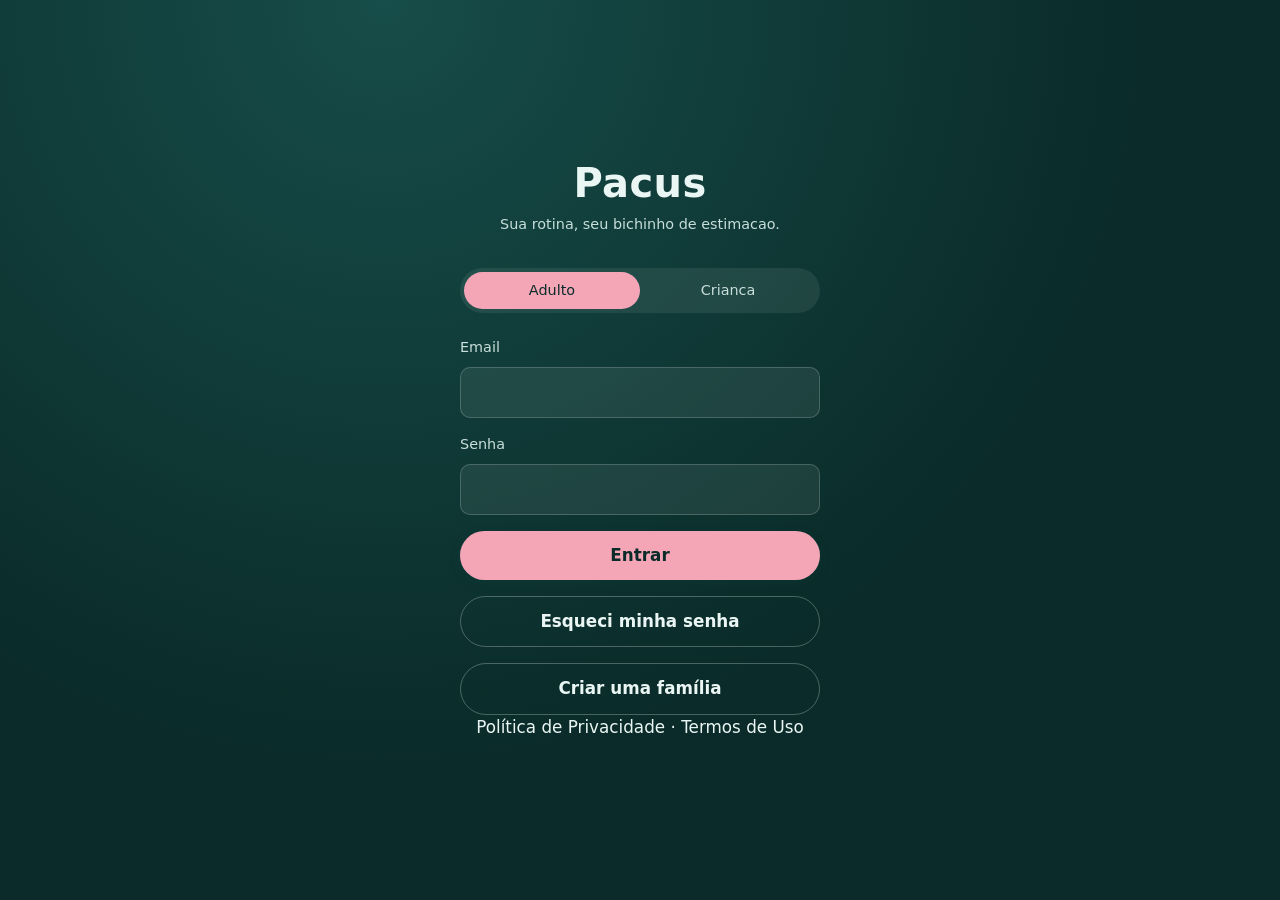
==== commit 771ca533: "Update index.html" ====
--- a/frontend/index.html
+++ b/frontend/index.html
@@ -15,7 +15,7 @@
     window.PACUS_API_BASE_URL =
       (location.hostname === "localhost" || location.hostname === "127.0.0.1")
         ? "http://localhost:5000/api/v1"
-        : "https://pacus.onrender.com/api/v1";
+        : "https://pacus-pacus-api.fly.dev/api/v1";
   </script>
 
   <link rel="stylesheet" href="css/reset.css" />
--- a/frontend/css/components/tasks.css
+++ b/frontend/css/components/tasks.css
@@ -273,11 +273,53 @@
 }
 .game-timer--unlocked {
   color: var(--color-tide-deep);
+  background: linear-gradient(90deg, var(--color-lagoon-light), #8fdcd5);
+  box-shadow: var(--shadow-float);
+  font-weight: 600;
+  flex-direction: column;
+  align-items: stretch;
+  gap: var(--space-2);
+  transition: background var(--duration-med) var(--ease-water);
+}
+.game-timer__row {
+  display: flex;
+  align-items: center;
+  gap: var(--space-2);
+}
+.game-timer__icon { font-size: var(--step-lg); }
+
+/* Barra de progresso do tempo de jogo restante -- esvazia visualmente
+   conforme o tempo acaba, e a cor de fundo do cartao inteiro muda junto
+   (ok -> aviso -> critico). Ver startGameTimerCountdown em screens/home.js,
+   que atualiza a largura da barra e as classes a cada tick. */
+.game-timer__bar {
+  height: 8px;
+  border-radius: var(--radius-pill);
+  background: rgba(10, 43, 41, 0.15);
+  overflow: hidden;
+}
+.game-timer__bar-fill {
+  height: 100%;
+  border-radius: var(--radius-pill);
+  background: var(--color-tide-deep);
+  transition: width var(--duration-med) var(--ease-water);
+}
+
+.game-timer--warning {
   background: linear-gradient(90deg, var(--color-sun), #ffe0a3);
-  box-shadow: var(--shadow-float);
-  font-weight: 600;
-}
-.game-timer__icon { font-size: var(--step-lg); }
+}
+.game-timer--critical {
+  background: linear-gradient(90deg, var(--color-danger), #f2a89f);
+  animation: game-timer-pulse 1.4s ease-in-out infinite;
+}
+@keyframes game-timer-pulse {
+  0%, 100% { box-shadow: var(--shadow-float); }
+  50% { box-shadow: 0 4px 20px -2px rgba(224, 102, 90, 0.6); }
+}
+@media (prefers-reduced-motion: reduce) {
+  .game-timer--critical { animation: none; }
+}
+
 .game-timer--paused {
   background: linear-gradient(90deg, #e4e9ec, #cfd8dd);
   color: var(--color-tide-deep);
--- a/frontend/css/screens/login.css
+++ b/frontend/css/screens/login.css
@@ -112,4 +112,40 @@
   text-align: center;
   transition: background var(--duration-fast) var(--ease-water), transform var(--duration-fast) var(--ease-water);
 }
+
+/* Codigo da familia / recuperacao mostrados uma vez no cadastro (screens/login.js
+   renderRegisterSuccess) e reexibido na tela de Configuracoes -- destaque visual
+   pra ficar facil de copiar/anotar, sem parecer um campo de formulario normal. */
+.register-code {
+  font-family: var(--font-display);
+  font-size: var(--step-lg);
+  letter-spacing: 0.08em;
+  text-align: center;
+  color: var(--color-coral);
+  background: rgba(234, 246, 243, 0.08);
+  border-radius: var(--radius-md);
+  padding: var(--space-3);
+  margin: 0;
+  user-select: all;
+}
+.register-code--inline {
+  display: inline-block;
+  font-size: var(--step-sm);
+  padding: 2px var(--space-2);
+  margin-left: var(--space-1);
+}
 .profile-picker__item:active { transform: scale(0.97); background: rgba(234, 246, 243, 0.16); }
+.consent-check {
+  display: flex;
+  align-items: flex-start;
+  gap: 0.6rem;
+  margin: 0.25rem 0 1rem;
+  color: var(--text-on-dark-dim);
+  font-size: 0.85rem;
+  line-height: 1.35;
+}
+
+.consent-check input {
+  margin-top: 0.2rem;
+  flex: 0 0 auto;
+}
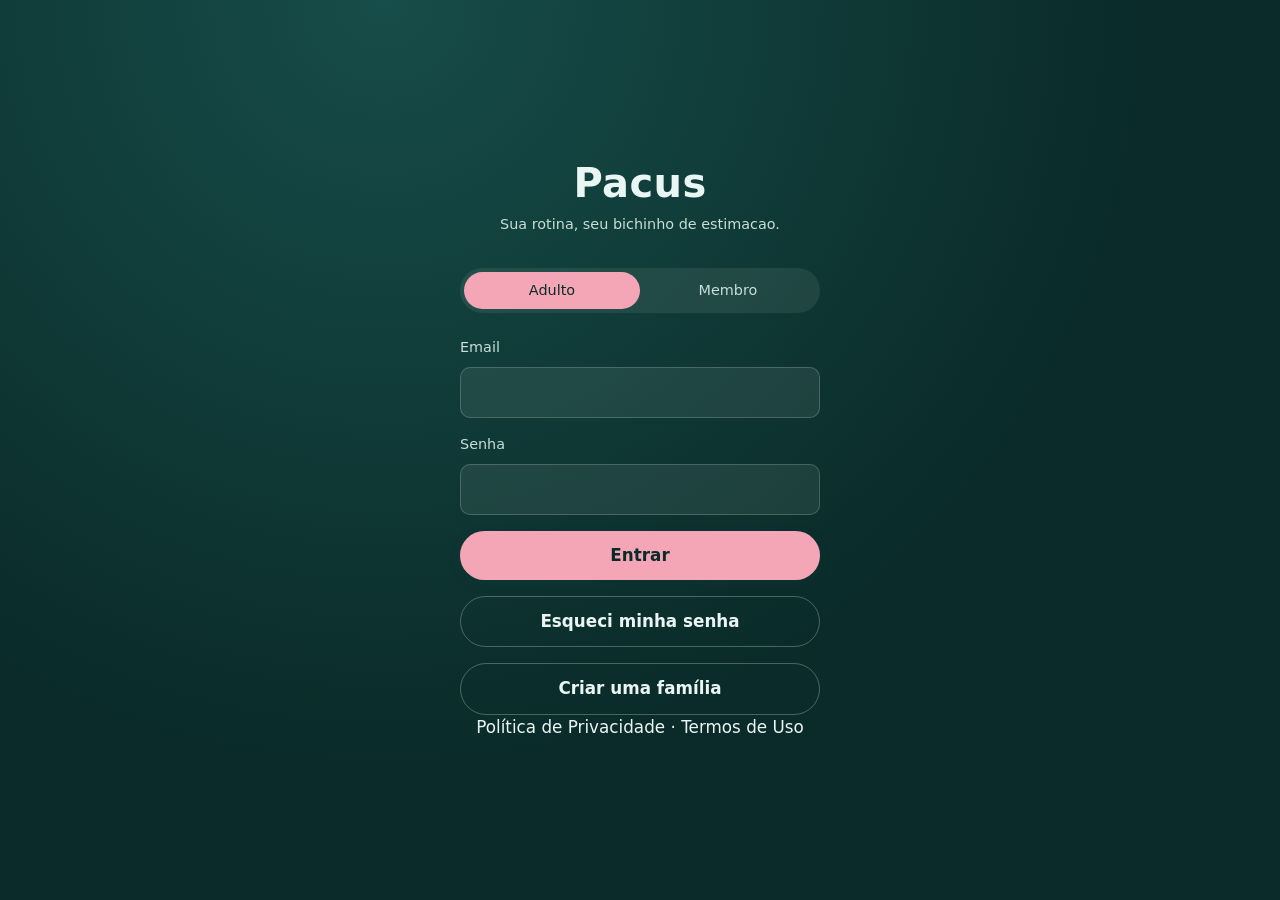
==== commit 1c179729: "fix(web): retire Render mirror with canonical redirect" ====
--- a/frontend/index.html
+++ b/frontend/index.html
@@ -1,7 +1,20 @@
 <!DOCTYPE html>
 <html lang="pt-BR">
 <head>
-  <meta charset="UTF-8" />
+  <script>
+  (function () {
+    var host = window.location.hostname.toLowerCase();
+    if (host === 'pacus-1.onrender.com' || host === 'pacus-1.onrender.com.') {
+      window.location.replace(
+        'https://www.pacus.com.br' +
+        window.location.pathname +
+        window.location.search +
+        window.location.hash
+      );
+    }
+  })();
+  </script>
+    <meta charset="UTF-8" />
   <meta name="viewport" content="width=device-width, initial-scale=1.0" />
   <title>Pacus</title>
 
--- a/frontend/css/layout.css
+++ b/frontend/css/layout.css
@@ -42,4 +42,17 @@
 .points-hero strong { font:600 3rem var(--font-display); color:var(--color-sun); }
 .points-hero span { color:var(--text-on-dark-dim); }
 .points-hero small { margin-top:8px; }
+
+/* Autonomia e planejamento (2026-09-10, ver docs/ESTADO_ATUAL.md), item 2:
+   lembrete gentil, nunca um bloqueio -- por isso fica acima do game-timer, não
+   dentro dele nem desabilitando nenhum botão. */
+.minimum-goal-nudge { margin:0 0 var(--space-3); padding:var(--space-3); border-radius:var(--radius-md,12px); background:rgba(255,200,87,.1); color:var(--text-on-dark-dim); font-size:var(--step-sm); }
+.minimum-goal-nudge strong { color:var(--color-sun); }
+
+/* Autonomia e planejamento (2026-09-10, ver docs/ESTADO_ATUAL.md), item 6. */
+.autonomy-report { margin-bottom:var(--space-6); padding:var(--space-4); border-radius:var(--radius-lg); background:rgba(234,246,243,.06); }
+.autonomy-report h2 { margin-top:0; }
+.autonomy-report__list { list-style:none; margin:0; padding:0; display:flex; flex-direction:column; gap:6px; }
+.autonomy-report__list li { display:flex; align-items:center; gap:8px; font-size:var(--step-sm); }
+.autonomy-report__trend { margin:var(--space-3) 0 0; color:var(--text-on-dark-dim); font-size:var(--step-xs,.8rem); font-style:italic; }
 @media (max-width:360px) { .bottom-nav button { font-size:.68rem; } .history-summary, .pacus-stats { grid-template-columns:1fr; } }
--- a/frontend/css/components/tasks.css
+++ b/frontend/css/components/tasks.css
@@ -246,7 +246,59 @@
 
 .task-more { flex: 0 0 auto; color: var(--text-on-dark-dim); background: transparent; font-size: 1.1rem; padding: 4px 6px; border-radius: 8px; }
 .task-more:hover { background: rgba(234,246,243,.1); color: var(--text-on-dark); }
-.task-actions-bar { display:flex; gap: var(--space-2); margin: var(--space-5) 0; }
+.task-actions-bar { display:flex; flex-wrap: wrap; gap: var(--space-2); margin: var(--space-5) 0; }
+
+/* Autonomia e planejamento (2026-09-10, ver docs/ESTADO_ATUAL.md), item 3:
+   meta minima e facil de comecar (ex.: "minimo de 5 minutos"), mesmo espirito
+   visual do .task-reason__text -- discreta, nao compete com o titulo. */
+.task-minimum-goal {
+  font-size: var(--step-xs, 0.8rem);
+  color: var(--text-on-dark-dim);
+  margin-top: 4px;
+}
+
+/* Item 5: "O que aconteceu?" -- convite discreto, nunca um aviso de erro. */
+.task-skip-reason-link {
+  margin-top: var(--space-2);
+  font-family: var(--font-display);
+  font-size: var(--step-xs, 0.8rem);
+  color: var(--text-on-dark-dim);
+  text-decoration: underline;
+  text-underline-offset: 2px;
+  width: fit-content;
+}
+.task-skip-reason-link:hover { color: var(--text-on-dark); }
+
+/* Item 1: lista do "combinado" da noite (ver components/modal.js
+   promptEveningPlanForm) -- mesmo visual de setas pra cima/baixo do .task-more. */
+.evening-plan-list {
+  display: flex;
+  flex-direction: column;
+  gap: var(--space-3);
+  margin: var(--space-4) 0;
+  max-height: 50vh;
+  overflow-y: auto;
+}
+.evening-plan-item {
+  display: flex;
+  align-items: center;
+  gap: var(--space-3);
+  padding: var(--space-2);
+  border-radius: var(--radius-md, 12px);
+  background: rgba(234, 246, 243, 0.06);
+}
+.evening-plan-item__order { display: flex; flex-direction: column; }
+.evening-plan-item__body { flex: 1; min-width: 0; display: flex; flex-direction: column; gap: 4px; }
+.evening-plan-item__title { font-weight: 600; font-size: var(--step-sm); }
+.evening-plan-item__label {
+  font-family: var(--font-body, inherit);
+  font-size: var(--step-xs, 0.8rem);
+  padding: var(--space-1) var(--space-2);
+  border-radius: 8px;
+  border: 1.5px solid rgba(234, 246, 243, 0.2);
+  background: rgba(234, 246, 243, 0.04);
+  color: var(--text-on-dark);
+}
 .task-actions-bar .btn { flex:1; }
 
 .game-timer {
@@ -344,3 +396,116 @@
 }
 .game-timer__btn:hover { background: rgba(10, 43, 41, 0.2); }
 .game-timer__btn--toggle { padding: var(--space-1) var(--space-3); }
+
+
+/* Sessões de tempo de tela (2026-09-21): carteira diária + sessão escolhida pela criança. */
+.game-timer--wallet,
+.game-timer--session {
+  padding: var(--space-5);
+  border-radius: var(--radius-lg, 20px);
+  text-align: center;
+}
+.game-timer__eyebrow {
+  margin: 0;
+  font-size: var(--step-sm);
+  font-weight: 700;
+  text-transform: uppercase;
+  letter-spacing: 0.06em;
+  opacity: 0.8;
+}
+.game-timer__balance,
+.game-timer__countdown {
+  font-family: var(--font-data);
+  font-size: clamp(3rem, 12vw, 5.8rem);
+  line-height: 1;
+  font-weight: 800;
+  letter-spacing: -0.04em;
+  margin: var(--space-2) 0 var(--space-4);
+}
+.game-timer__question {
+  margin: 0 0 var(--space-3);
+  font-size: var(--step-md);
+  font-weight: 700;
+}
+.game-timer__presets {
+  display: grid;
+  grid-template-columns: repeat(2, minmax(0, 1fr));
+  gap: var(--space-2);
+}
+.game-timer__preset {
+  min-height: 58px;
+  border: 2px solid rgba(10, 43, 41, 0.18);
+  border-radius: var(--radius-md);
+  background: rgba(255, 255, 255, 0.55);
+  color: var(--color-tide-deep);
+  font-family: var(--font-display);
+  font-size: var(--step-md);
+  font-weight: 800;
+  cursor: pointer;
+}
+.game-timer__preset:hover,
+.game-timer__preset:focus-visible {
+  background: rgba(255, 255, 255, 0.82);
+  border-color: var(--color-tide-deep);
+}
+.game-timer__custom {
+  display: flex;
+  gap: var(--space-2);
+  margin-top: var(--space-3);
+}
+.game-timer__custom input {
+  flex: 1;
+  min-width: 0;
+  min-height: 46px;
+  border: 1.5px solid rgba(10, 43, 41, 0.2);
+  border-radius: var(--radius-md);
+  padding: 0 var(--space-3);
+  font: inherit;
+  color: var(--color-tide-deep);
+  background: rgba(255, 255, 255, 0.68);
+}
+.game-timer__btn--start {
+  min-height: 46px;
+  padding-inline: var(--space-4);
+}
+.game-timer__session-note {
+  margin: 0 0 var(--space-3);
+  font-size: var(--step-sm);
+  line-height: 1.45;
+}
+.game-timer__balance-small {
+  margin: var(--space-2) 0 0;
+  font-size: var(--step-xs);
+  opacity: 0.8;
+}
+.game-timer__finished {
+  margin: 0;
+  padding: var(--space-4);
+  border-radius: var(--radius-md);
+  background: rgba(255,255,255,.4);
+  font-size: var(--step-md);
+  font-weight: 700;
+}
+.game-timer__adult {
+  margin-top: var(--space-4);
+  padding-top: var(--space-3);
+  border-top: 1px solid rgba(10, 43, 41, 0.15);
+  display: flex;
+  flex-direction: column;
+  gap: var(--space-2);
+  font-size: var(--step-xs);
+}
+.game-timer__adult-actions {
+  display: flex;
+  justify-content: center;
+  flex-wrap: wrap;
+  gap: var(--space-2);
+}
+.game-timer__adult-actions .game-timer__btn {
+  min-height: 40px;
+  padding-inline: var(--space-3);
+}
+@media (max-width: 420px) {
+  .game-timer__presets { grid-template-columns: 1fr; }
+  .game-timer__custom { flex-direction: column; }
+}
